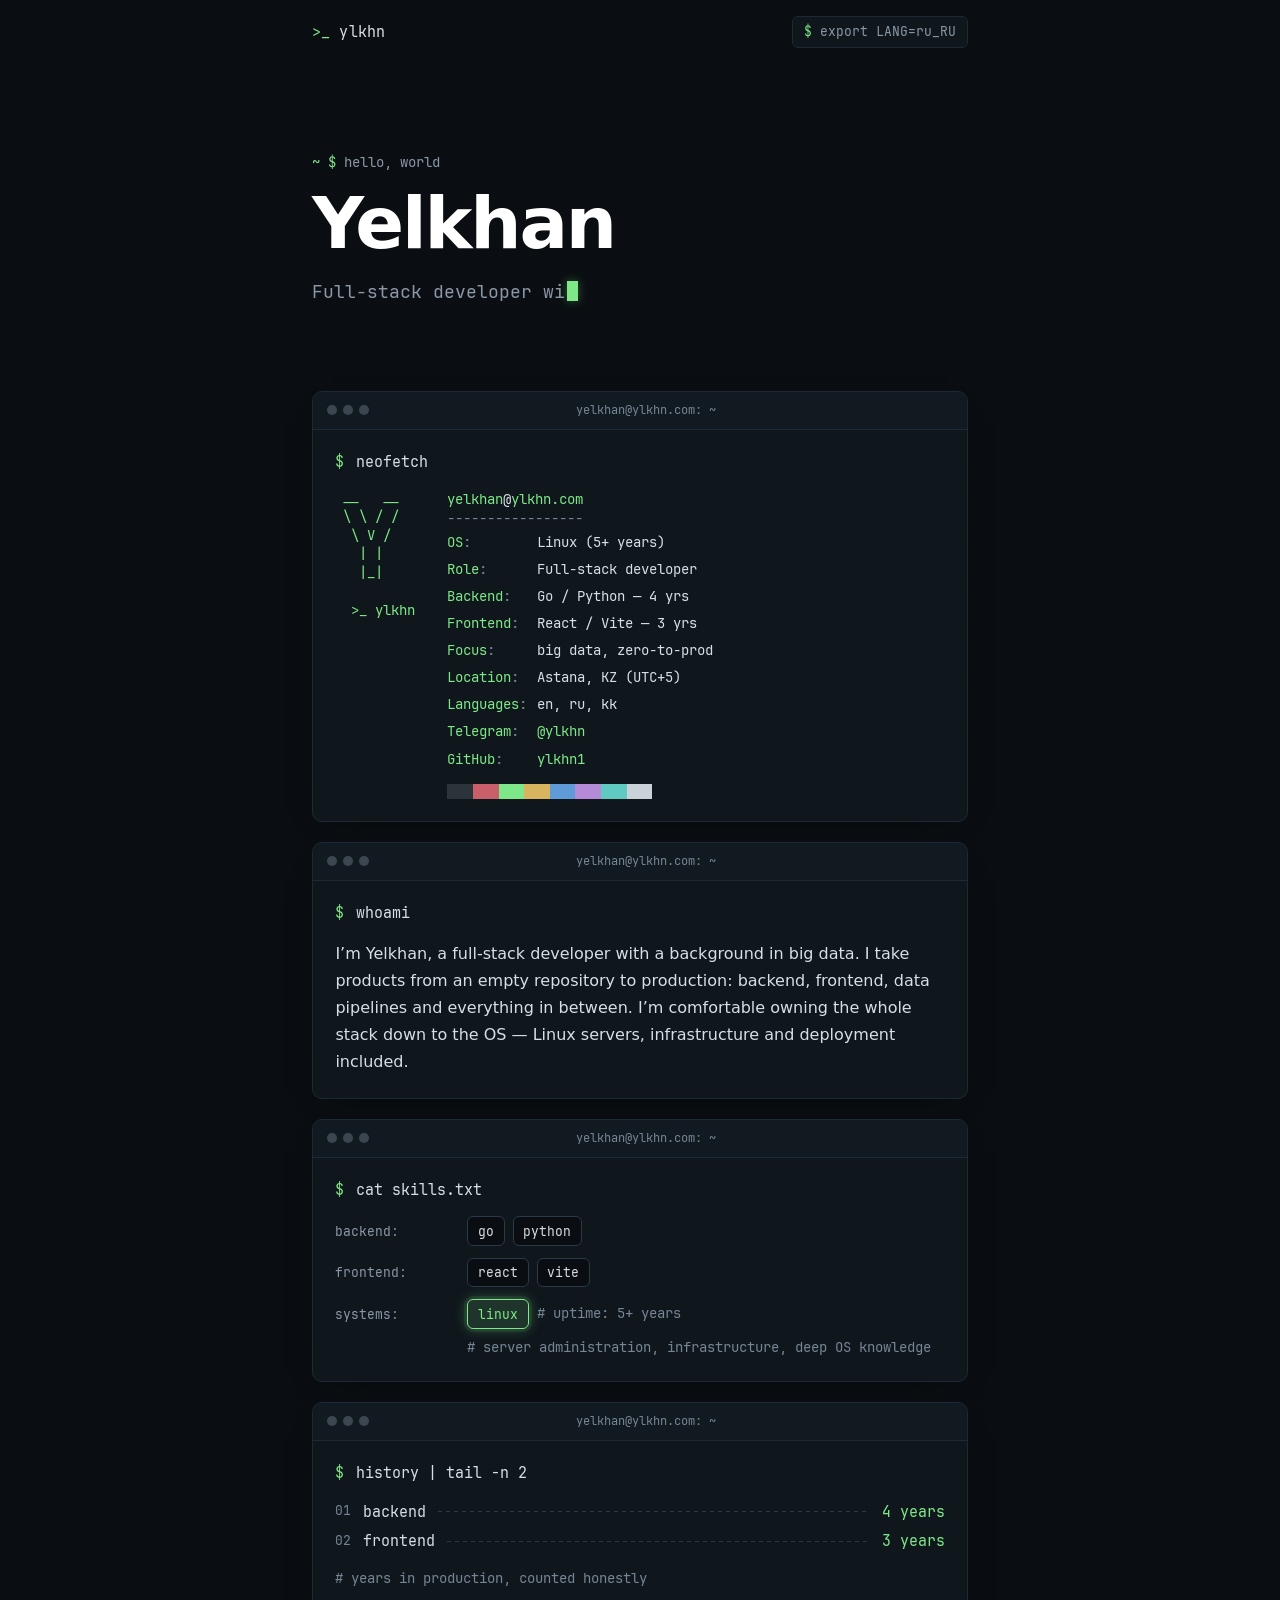
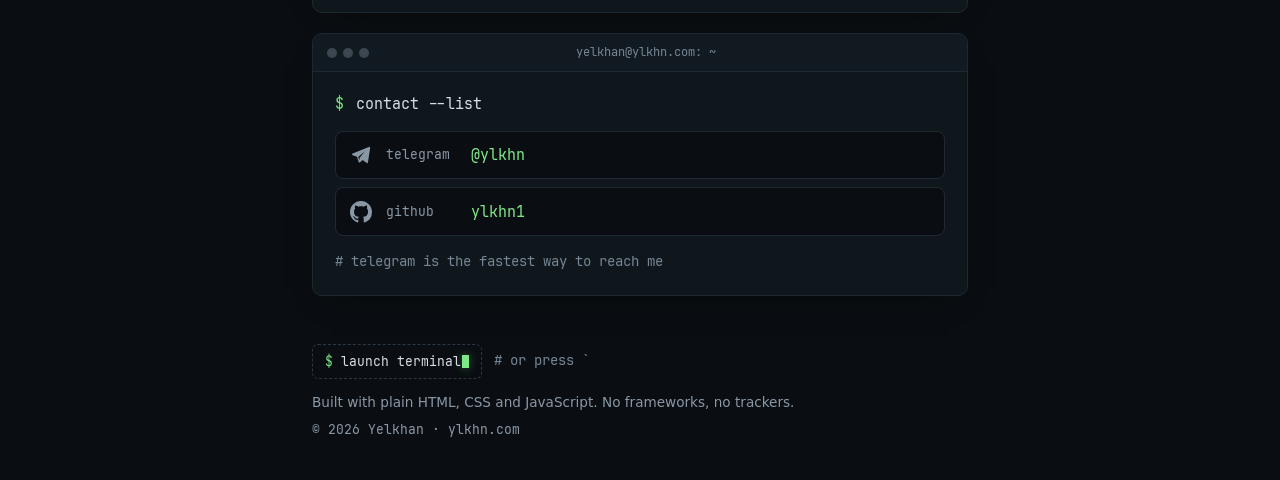
==== index.html @ 06ddefb2 "Add HTML templates and rendering script for Open Graph and icon images - Created `icon.html` for gen" ====
<!doctype html>
<html lang="en">
<head>
  <meta charset="utf-8">
  <meta name="viewport" content="width=device-width, initial-scale=1">
  <title>yelkhan@ylkhn.com: ~</title>
  <meta name="description" content="Yelkhan — full-stack developer with strong big data experience. Go, Python, React, advanced Linux. Builds projects from zero to production.">
  <meta name="color-scheme" content="dark">
  <meta name="theme-color" content="#0a0e12">
  <link rel="canonical" href="https://ylkhn.com/">

  <meta property="og:type" content="website">
  <meta property="og:url" content="https://ylkhn.com/">
  <meta property="og:site_name" content="ylkhn.com">
  <meta property="og:title" content="Yelkhan — Full-stack developer">
  <meta property="og:description" content="Full-stack developer with strong big data experience. Go, Python, React, advanced Linux. Builds projects from zero to production.">
  <meta property="og:image" content="https://ylkhn.com/og.png">
  <meta property="og:image:width" content="1200">
  <meta property="og:image:height" content="630">
  <meta property="og:image:alt" content="yelkhan@ylkhn.com:~$ whoami — Full-stack developer">
  <meta name="twitter:card" content="summary_large_image">
  <meta name="twitter:title" content="Yelkhan — Full-stack developer">
  <meta name="twitter:description" content="Full-stack developer with strong big data experience. Go, Python, React, advanced Linux.">
  <meta name="twitter:image" content="https://ylkhn.com/og.png">

  <link rel="icon" href="/favicon.svg" type="image/svg+xml">
  <link rel="apple-touch-icon" href="/apple-touch-icon.png">

  <link rel="preload" href="/assets/fonts/JetBrainsMono-Regular.woff2" as="font" type="font/woff2" crossorigin>
  <link rel="stylesheet" href="/assets/css/style.css">
</head>
<body>
  <a class="skip-link" href="#main" data-i18n="skip">Skip to content</a>

  <header class="site-header">
    <a class="brand mono" href="/" aria-label="ylkhn.com — home">
      <span class="brand-prompt" aria-hidden="true">&gt;_</span> ylkhn
    </a>
    <button type="button" class="lang-btn mono" id="lang-btn" aria-label="export LANG=ru_RU — Switch to Russian" lang="en">
      <span class="prompt" aria-hidden="true">$</span> <span id="lang-cmd">export LANG=ru_RU</span>
    </button>
  </header>

  <main id="main">
    <section class="hero" aria-labelledby="name">
      <p class="hero-eyebrow mono"><span class="prompt" aria-hidden="true">~ $</span> <span data-i18n="eyebrow">hello, world</span></p>
      <h1 id="name" class="hero-name" data-i18n="name">Yelkhan</h1>
      <p class="hero-role mono">
        <span class="role-ghost" id="role-text" data-i18n="role">Full-stack developer with strong big data experience. Builds projects from zero to production.</span>
        <span class="role-typed" aria-hidden="true"><span class="typed" id="role-typed"></span><span class="cursor"></span></span>
      </p>
    </section>

    <!-- neofetch: main about block -->
    <section class="term" aria-labelledby="h-neofetch">
      <div class="term-bar" aria-hidden="true">
        <span class="dots"><i></i><i></i><i></i></span>
        <span class="term-title mono">yelkhan@ylkhn.com: ~</span>
      </div>
      <div class="term-body">
        <h2 id="h-neofetch" class="cmd mono"><span class="prompt" aria-hidden="true">$</span> neofetch</h2>
        <div class="nf mono">
          <pre class="nf-logo" aria-hidden="true"> __   __
 \ \ / /
  \ V /
   | |
   |_|

  &gt;_ ylkhn</pre>
          <div class="nf-info">
            <p class="nf-head"><span class="nf-user">yelkhan</span>@<span class="nf-user">ylkhn.com</span></p>
            <p class="nf-rule" aria-hidden="true">-----------------</p>
            <dl class="nf-list">
              <div><dt data-nf-l="0">OS</dt><dd data-nf-v="0">Linux (5+ years)</dd></div>
              <div><dt data-nf-l="1">Role</dt><dd data-nf-v="1">Full-stack developer</dd></div>
              <div><dt data-nf-l="2">Backend</dt><dd data-nf-v="2">Go / Python — 4 yrs</dd></div>
              <div><dt data-nf-l="3">Frontend</dt><dd data-nf-v="3">React / Vite — 3 yrs</dd></div>
              <div><dt data-nf-l="4">Focus</dt><dd data-nf-v="4">big data, zero-to-prod</dd></div>
              <div><dt data-nf-l="5">Location</dt><dd data-nf-v="5">Astana, KZ (UTC+5)</dd></div>
              <div><dt data-nf-l="6">Languages</dt><dd data-nf-v="6">en, ru, kk</dd></div>
              <div><dt>Telegram</dt><dd><a href="https://t.me/ylkhn" target="_blank" rel="noopener me">@ylkhn</a></dd></div>
              <div><dt>GitHub</dt><dd><a href="https://github.com/ylkhn1" target="_blank" rel="noopener me">ylkhn1</a></dd></div>
            </dl>
            <div class="nf-palette" aria-hidden="true">
              <i></i><i></i><i></i><i></i><i></i><i></i><i></i><i></i>
            </div>
          </div>
        </div>
      </div>
    </section>

    <section class="term" aria-labelledby="h-whoami">
      <div class="term-bar" aria-hidden="true">
        <span class="dots"><i></i><i></i><i></i></span>
        <span class="term-title mono">yelkhan@ylkhn.com: ~</span>
      </div>
      <div class="term-body">
        <h2 id="h-whoami" class="cmd mono"><span class="prompt" aria-hidden="true">$</span> whoami</h2>
        <p class="out" data-i18n="whoami">I’m Yelkhan, a full-stack developer with a background in big data. I take products from an empty repository to production: backend, frontend, data pipelines and everything in between. I’m comfortable owning the whole stack down to the OS — Linux servers, infrastructure and deployment included.</p>
      </div>
    </section>

    <section class="term" aria-labelledby="h-skills">
      <div class="term-bar" aria-hidden="true">
        <span class="dots"><i></i><i></i><i></i></span>
        <span class="term-title mono">yelkhan@ylkhn.com: ~</span>
      </div>
      <div class="term-body">
        <h2 id="h-skills" class="cmd mono"><span class="prompt" aria-hidden="true">$</span> cat skills.txt</h2>
        <dl class="skills">
          <div class="skill-row">
            <dt class="mono" data-i18n="backend">Backend</dt>
            <dd><span class="chip">go</span><span class="chip">python</span></dd>
          </div>
          <div class="skill-row">
            <dt class="mono" data-i18n="frontend">Frontend</dt>
            <dd><span class="chip">react</span><span class="chip">vite</span></dd>
          </div>
          <div class="skill-row">
            <dt class="mono" data-i18n="systems">Systems</dt>
            <dd>
              <span class="chip chip-accent">linux</span>
              <span class="comment mono chip-note" data-i18n="linuxUptime"># uptime: 5+ years</span>
              <span class="comment mono" data-i18n="linuxNote"># server administration, infrastructure, deep OS knowledge</span>
            </dd>
          </div>
        </dl>
      </div>
    </section>

    <section class="term" aria-labelledby="h-history">
      <div class="term-bar" aria-hidden="true">
        <span class="dots"><i></i><i></i><i></i></span>
        <span class="term-title mono">yelkhan@ylkhn.com: ~</span>
      </div>
      <div class="term-body">
        <h2 id="h-history" class="cmd mono"><span class="prompt" aria-hidden="true">$</span> history | tail -n 2</h2>
        <ol class="history mono">
          <li><span class="hist-key" data-i18n="backendLc">backend</span><span class="hist-sep" aria-hidden="true"></span><span class="hist-val" data-i18n="backendYears">4 years</span></li>
          <li><span class="hist-key" data-i18n="frontendLc">frontend</span><span class="hist-sep" aria-hidden="true"></span><span class="hist-val" data-i18n="frontendYears">3 years</span></li>
        </ol>
        <p class="comment mono" data-i18n="historyNote"># years in production, counted honestly</p>
      </div>
    </section>

    <section class="term" aria-labelledby="h-contact">
      <div class="term-bar" aria-hidden="true">
        <span class="dots"><i></i><i></i><i></i></span>
        <span class="term-title mono">yelkhan@ylkhn.com: ~</span>
      </div>
      <div class="term-body">
        <h2 id="h-contact" class="cmd mono"><span class="prompt" aria-hidden="true">$</span> contact --list</h2>
        <ul class="contacts">
          <li>
            <a class="contact-link" href="https://t.me/ylkhn" target="_blank" rel="noopener me" aria-label="Telegram: @ylkhn">
              <svg class="icon" viewBox="0 0 24 24" width="22" height="22" aria-hidden="true" focusable="false"><path fill="currentColor" d="M21.6 3.3a1 1 0 0 0-1.06-.16L2.9 10.34a1.02 1.02 0 0 0 .1 1.92l4.6 1.53 1.78 5.7a1 1 0 0 0 1.66.4l2.65-2.55 4.34 3.2a1 1 0 0 0 1.57-.6l2.35-15.4a1 1 0 0 0-.35-.94ZM9.3 14.02l6.9-6.24-5.62 7.32a1 1 0 0 0-.2.55l-.16 2.45-1.03-3.3a1 1 0 0 1 .11-.78Z"/></svg>
              <span class="contact-label mono">telegram</span>
              <span class="contact-value mono">@ylkhn</span>
            </a>
          </li>
          <li>
            <a class="contact-link" href="https://github.com/ylkhn1" target="_blank" rel="noopener me" aria-label="GitHub: ylkhn1">
              <svg class="icon" viewBox="0 0 16 16" width="22" height="22" aria-hidden="true" focusable="false"><path fill="currentColor" d="M8 0C3.58 0 0 3.58 0 8c0 3.54 2.29 6.53 5.47 7.59.4.07.55-.17.55-.38 0-.19-.01-.82-.01-1.49-2.01.37-2.53-.49-2.69-.94-.09-.23-.48-.94-.82-1.13-.28-.15-.68-.52-.01-.53.63-.01 1.08.58 1.23.82.72 1.21 1.87.87 2.33.66.07-.52.28-.87.51-1.07-1.78-.2-3.64-.89-3.64-3.95 0-.87.31-1.59.82-2.15-.08-.2-.36-1.02.08-2.12 0 0 .67-.21 2.2.82.64-.18 1.32-.27 2-.27.68 0 1.36.09 2 .27 1.53-1.04 2.2-.82 2.2-.82.44 1.1.16 1.92.08 2.12.51.56.82 1.27.82 2.15 0 3.07-1.87 3.75-3.65 3.95.29.25.54.73.54 1.48 0 1.07-.01 1.93-.01 2.2 0 .21.15.46.55.38A8.01 8.01 0 0 0 16 8c0-4.42-3.58-8-8-8Z"/></svg>
              <span class="contact-label mono">github</span>
              <span class="contact-value mono">ylkhn1</span>
            </a>
          </li>
        </ul>
        <p class="comment mono" data-i18n="contactNote"># telegram is the fastest way to reach me</p>
      </div>
    </section>
  </main>

  <footer class="site-footer">
    <p class="launch-row mono">
      <button type="button" class="launch mono" id="tty-open">
        <span class="prompt" aria-hidden="true">$</span> <span data-i18n="launch">launch terminal</span><span class="cursor cursor-sm" aria-hidden="true"></span>
      </button>
      <span class="comment" data-i18n="launchHint"># or press `</span>
    </p>
    <p data-i18n="footer">Built with plain HTML, CSS and JavaScript. No frameworks, no trackers.</p>
    <p class="mono muted">© <span id="year">2026</span> Yelkhan · ylkhn.com</p>
  </footer>

  <!-- easter egg: interactive terminal -->
  <dialog class="tty" id="tty" aria-label="Interactive terminal">
    <div class="term-bar">
      <span class="dots" aria-hidden="true"><i></i><i></i><i></i></span>
      <span class="term-title mono">visitor@ylkhn.com: ~ — bash</span>
      <button type="button" class="tty-close mono" id="tty-close" aria-label="Close terminal">×</button>
    </div>
    <div class="tty-body mono" id="tty-body">
      <div class="tty-out" id="tty-out" role="log" aria-live="polite"></div>
      <form class="tty-line" id="tty-form" autocomplete="off">
        <label for="tty-in"><span class="tty-user">visitor@ylkhn.com</span>:<span class="tty-path">~</span>$</label>
        <input class="tty-in mono" id="tty-in" type="text" autocomplete="off" autocapitalize="off" spellcheck="false" aria-label="Command">
      </form>
    </div>
  </dialog>

  <script src="/assets/js/main.js" defer></script>
  <script src="/assets/js/terminal.js" defer></script>
</body>
</html>
---- assets/css/style.css ----
/* ---------- fonts ---------- */
@font-face {
  font-family: "JetBrains Mono";
  src: url("/assets/fonts/JetBrainsMono-Regular.woff2") format("woff2");
  font-weight: 400;
  font-style: normal;
  font-display: swap;
}

/* ---------- tokens ---------- */
:root {
  color-scheme: dark;

  --bg: #0a0e12;
  --bg-elev: #0f161c;
  --bg-bar: #121a21;
  --border: #1e2a33;
  --border-strong: #2a3945;

  --text: #d7dee6;
  --text-muted: #8a98a6;
  --text-dim: #758593;

  --accent: #7ee787;
  --accent-dim: rgba(126, 231, 135, 0.14);
  --accent-glow: rgba(126, 231, 135, 0.35);

  --dot-1: #3b4650;
  --dot-2: #3b4650;
  --dot-3: #3b4650;

  --sans: system-ui, -apple-system, "Segoe UI", Roboto, "Helvetica Neue", Arial, "Noto Sans", sans-serif;
  --mono: "JetBrains Mono", ui-monospace, SFMono-Regular, Menlo, Consolas, "Liberation Mono", monospace;

  --radius: 10px;
  --maxw: 44rem;
  --pad: 1rem;
}

@media (min-width: 40em) {
  :root { --pad: 1.5rem; }
}

/* ---------- reset ---------- */
*, *::before, *::after { box-sizing: border-box; }

html {
  -webkit-text-size-adjust: 100%;
  scroll-behavior: smooth;
}

body {
  margin: 0;
  min-height: 100dvh;
  background: var(--bg);
  color: var(--text);
  font-family: var(--sans);
  font-size: 1rem;
  line-height: 1.6;
  -webkit-font-smoothing: antialiased;
  text-rendering: optimizeLegibility;
  overflow-x: hidden;
}

/* subtle scanlines, static, near-invisible */
body::before {
  content: "";
  position: fixed;
  inset: 0;
  z-index: 0;
  pointer-events: none;
  background: repeating-linear-gradient(
    to bottom,
    rgba(255, 255, 255, 0.025) 0px,
    rgba(255, 255, 255, 0.025) 1px,
    transparent 1px,
    transparent 3px
  );
  mix-blend-mode: overlay;
}

/* soft accent glow at the top */
body::after {
  content: "";
  position: fixed;
  inset: -20% 0 auto 0;
  height: 50vh;
  z-index: 0;
  pointer-events: none;
  background: radial-gradient(60% 60% at 50% 0%, rgba(126, 231, 135, 0.07), transparent 70%);
}

.site-header, main, .site-footer { position: relative; z-index: 1; }

h1, h2, p, ol, ul, dl, dd { margin: 0; }
ol, ul { padding: 0; list-style: none; }
a { color: var(--accent); text-decoration: none; }
a:hover { text-decoration: underline; text-underline-offset: 0.2em; }
svg { display: inline-block; vertical-align: middle; }

.mono { font-family: var(--mono); font-feature-settings: "calt" 1, "liga" 1; }
.muted { color: var(--text-muted); }
.prompt { color: var(--accent); }
.comment { color: var(--text-dim); font-size: 0.85rem; }

:focus-visible {
  outline: 2px solid var(--accent);
  outline-offset: 3px;
  border-radius: 4px;
}

.skip-link {
  position: absolute;
  top: -100px;
  left: var(--pad);
  padding: 0.5rem 0.75rem;
  background: var(--accent);
  color: var(--bg);
  font-family: var(--mono);
  border-radius: 6px;
  z-index: 10;
}
.skip-link:focus { top: 0.75rem; text-decoration: none; }

/* ---------- header ---------- */
.site-header {
  max-width: var(--maxw);
  margin: 0 auto;
  padding: 1rem var(--pad);
  display: flex;
  align-items: center;
  justify-content: space-between;
  gap: 1rem;
}

.brand {
  color: var(--text);
  font-size: 0.95rem;
  letter-spacing: 0.01em;
}
.brand:hover { text-decoration: none; color: var(--accent); }
.brand-prompt { color: var(--accent); }

.lang-btn {
  appearance: none;
  border: 1px solid var(--border);
  border-radius: 6px;
  margin: 0;
  background: var(--bg-elev);
  color: var(--text-muted);
  font-size: 0.8rem;
  line-height: 1;
  padding: 0.55rem 0.7rem;
  cursor: pointer;
  white-space: nowrap;
  transition: color 0.15s, border-color 0.15s, background-color 0.15s;
}
.lang-btn:hover {
  color: var(--text);
  border-color: var(--border-strong);
  background: var(--accent-dim);
}

/* ---------- layout ---------- */
main {
  max-width: var(--maxw);
  margin: 0 auto;
  padding: 1.5rem var(--pad) 2rem;
  display: grid;
  gap: 1.25rem;
}

/* ---------- hero ---------- */
.hero {
  padding: 2.5rem 0 1.5rem;
}
@media (min-width: 40em) {
  .hero { padding: 4rem 0 2.25rem; }
}

.hero-eyebrow {
  color: var(--text-muted);
  font-size: 0.85rem;
  margin-bottom: 0.75rem;
}

.hero-name {
  font-size: clamp(2.75rem, 10vw, 4.5rem);
  font-weight: 700;
  letter-spacing: -0.03em;
  line-height: 1.05;
  color: #fff;
  margin-bottom: 1rem;
}

/* The role line: ghost text reserves the exact final height (no layout shift);
   the typed overlay is absolutely positioned on top of it. */
.hero-role {
  position: relative;
  font-size: clamp(0.95rem, 2.6vw, 1.15rem);
  line-height: 1.55;
  color: var(--text-muted);
  max-width: 38rem;
}
.role-ghost {
  color: transparent;
  user-select: none;
  pointer-events: none;
}
.role-typed {
  position: absolute;
  inset: 0;
  color: var(--text-muted);
  overflow-wrap: anywhere;
}
.cursor {
  display: inline-block;
  width: 0.6em;
  height: 1.1em;
  margin-left: 0.1em;
  vertical-align: -0.2em;
  background: var(--accent);
  box-shadow: 0 0 10px var(--accent-glow);
  animation: blink 1.1s steps(1, end) infinite;
}
@keyframes blink { 50% { opacity: 0; } }

/* ---------- terminal window ---------- */
.term {
  background: var(--bg-elev);
  border: 1px solid var(--border);
  border-radius: var(--radius);
  overflow: hidden;
  box-shadow: 0 1px 0 rgba(255, 255, 255, 0.02) inset, 0 12px 32px -20px rgba(0, 0, 0, 0.7);
  transition: border-color 0.2s;
}
.term:hover { border-color: var(--border-strong); }

.term-bar {
  display: flex;
  align-items: center;
  gap: 0.75rem;
  padding: 0.55rem 0.9rem;
  background: var(--bg-bar);
  border-bottom: 1px solid var(--border);
}
.dots { display: inline-flex; gap: 6px; }
.dots i {
  width: 10px;
  height: 10px;
  border-radius: 50%;
  background: var(--dot-1);
}
.term-title {
  flex: 1;
  text-align: center;
  font-size: 0.75rem;
  color: var(--text-dim);
  /* keep title balanced against the dots on the left */
  margin-right: 42px;
  white-space: nowrap;
  overflow: hidden;
  text-overflow: ellipsis;
}

.term-body {
  padding: 1.1rem 1rem 1.2rem;
  display: grid;
  gap: 0.9rem;
}
@media (min-width: 40em) {
  .term-body { padding: 1.25rem 1.4rem 1.4rem; }
}

.cmd {
  font-size: 0.95rem;
  font-weight: 400;
  color: var(--text);
  overflow-wrap: anywhere;
}
.cmd .prompt { margin-right: 0.15em; }

.out {
  color: var(--text);
  font-size: 1rem;
  line-height: 1.7;
  max-width: 60ch;
}

/* skills */
.skills { display: grid; gap: 0.75rem; }
.skill-row {
  display: grid;
  grid-template-columns: 1fr;
  gap: 0.4rem;
  align-items: baseline;
}
@media (min-width: 30em) {
  .skill-row { grid-template-columns: 7.5rem 1fr; gap: 0.75rem; }
}
.skill-row dt {
  font-size: 0.8rem;
  color: var(--text-muted);
  text-transform: lowercase;
}
.skill-row dt::after { content: ":"; color: var(--text-dim); }
.skill-row dd {
  display: flex;
  flex-wrap: wrap;
  align-items: center;
  gap: 0.5rem;
}
.skill-row dd .comment { flex-basis: 100%; }
.skill-row dd .chip-note { flex-basis: auto; }

.chip {
  display: inline-block;
  font-family: var(--mono);
  font-size: 0.82rem;
  line-height: 1;
  padding: 0.45rem 0.6rem;
  border: 1px solid var(--border-strong);
  border-radius: 6px;
  background: var(--bg);
  color: var(--text);
  white-space: nowrap;
}
.chip-accent {
  color: var(--accent);
  border-color: var(--accent);
  background: var(--accent-dim);
  box-shadow: 0 0 0 3px rgba(126, 231, 135, 0.08), 0 0 14px var(--accent-glow);
}

/* history */
.history {
  display: grid;
  gap: 0.35rem;
  font-size: 0.95rem;
  counter-reset: hist;
}
.history li {
  display: grid;
  grid-template-columns: auto auto 1fr auto;
  align-items: center;
  gap: 0.75rem;
  counter-increment: hist;
}
.history li::before {
  content: counter(hist, decimal-leading-zero);
  color: var(--text-dim);
  font-size: 0.8rem;
}
.hist-key { color: var(--text); }
.hist-sep {
  height: 1px;
  background: repeating-linear-gradient(to right, var(--border-strong) 0 4px, transparent 4px 8px);
  min-width: 1.5rem;
}
.hist-val { color: var(--accent); }

/* contacts */
.contacts { display: grid; gap: 0.5rem; }
.contact-link {
  display: grid;
  grid-template-columns: 22px auto 1fr;
  align-items: center;
  gap: 0.85rem;
  padding: 0.7rem 0.85rem;
  border: 1px solid var(--border);
  border-radius: 8px;
  color: var(--text);
  background: var(--bg);
  transition: border-color 0.15s, background-color 0.15s, transform 0.15s;
}
.contact-link:hover,
.contact-link:focus-visible {
  text-decoration: none;
  border-color: var(--accent);
  background: var(--accent-dim);
}
.contact-link .icon { color: var(--text-muted); transition: color 0.15s; }
.contact-link:hover .icon,
.contact-link:focus-visible .icon { color: var(--accent); }
.contact-label { font-size: 0.8rem; color: var(--text-muted); min-width: 4.5rem; }
.contact-value { color: var(--accent); font-size: 0.95rem; overflow-wrap: anywhere; }
.contact-link:hover .contact-value { text-decoration: underline; text-underline-offset: 0.2em; }

/* neofetch */
.nf {
  display: grid;
  grid-template-columns: 1fr;
  gap: 1rem;
  font-size: 0.9rem;
  line-height: 1.55;
}
@media (min-width: 40em) {
  .nf { grid-template-columns: auto 1fr; gap: 2rem; align-items: start; }
}
.nf-logo {
  display: none;
  margin: 0;
  color: var(--accent);
  font: inherit;
  line-height: 1.3;
  white-space: pre;
}
@media (min-width: 40em) { .nf-logo { display: block; } }
.nf-head { color: var(--text); }
.nf-user { color: var(--accent); }
.nf-rule { color: var(--text-dim); line-height: 1; margin-bottom: 0.35rem; }
.nf-list { display: grid; grid-template-columns: max-content 1fr; gap: 0.3rem 0.6rem; }
.nf-list > div { display: contents; }
.nf-list dt { color: var(--accent); }
.nf-list dt::after { content: ":"; color: var(--text-dim); }
.nf-list dd { color: var(--text); overflow-wrap: anywhere; }
.nf-list dd a { display: inline-block; padding: 0.2rem 0.15rem; margin: -0.2rem -0.15rem; border-radius: 4px; }
.nf-palette { display: flex; gap: 0; margin-top: 0.9rem; }
.nf-palette i { width: 1.6rem; height: 0.9rem; display: block; }
.nf-palette i:nth-child(1) { background: #2b333b; }
.nf-palette i:nth-child(2) { background: #c95f6a; }
.nf-palette i:nth-child(3) { background: #7ee787; }
.nf-palette i:nth-child(4) { background: #d9b45f; }
.nf-palette i:nth-child(5) { background: #5f9ad9; }
.nf-palette i:nth-child(6) { background: #b48ad9; }
.nf-palette i:nth-child(7) { background: #5fc9c2; }
.nf-palette i:nth-child(8) { background: #c9d1d9; }

/* ---------- footer ---------- */
.site-footer {
  max-width: var(--maxw);
  margin: 0 auto;
  padding: 1rem var(--pad) 2.5rem;
  display: grid;
  gap: 0.35rem;
  color: var(--text-muted);
  font-size: 0.85rem;
}
.site-footer .mono { font-size: 0.8rem; }

.launch-row { display: flex; flex-wrap: wrap; gap: 0.35rem 0.75rem; align-items: center; margin-bottom: 0.5rem; }
.launch {
  appearance: none;
  border: 1px dashed var(--border-strong);
  border-radius: 6px;
  background: transparent;
  color: var(--text);
  font-size: 0.85rem;
  padding: 0.5rem 0.75rem;
  cursor: pointer;
  transition: border-color 0.15s, background-color 0.15s;
}
.launch:hover { border-color: var(--accent); background: var(--accent-dim); }
.cursor-sm { width: 0.5em; height: 1em; vertical-align: -0.15em; }

/* ---------- interactive terminal (dialog) ---------- */
.tty {
  width: min(100% - 2rem, 46rem);
  max-height: min(80dvh, 34rem);
  margin: auto;
  padding: 0;
  border: 1px solid var(--border-strong);
  border-radius: var(--radius);
  background: var(--bg-elev);
  color: var(--text);
  box-shadow: 0 30px 80px -20px rgba(0, 0, 0, 0.9);
  display: none;
  flex-direction: column;
  overflow: hidden;
}
.tty[open] { display: flex; }
.tty::backdrop { background: rgba(4, 7, 10, 0.7); backdrop-filter: blur(2px); }
.tty .term-bar { flex: none; }
.tty .term-title { margin-right: 0; }
.tty-close {
  appearance: none;
  border: 0;
  background: transparent;
  color: var(--text-muted);
  font-size: 1.1rem;
  line-height: 1;
  width: 28px;
  height: 28px;
  border-radius: 6px;
  cursor: pointer;
}
.tty-close:hover { color: var(--text); background: var(--accent-dim); }
.tty-body {
  flex: 1 1 auto;
  min-height: 14rem;
  overflow-y: auto;
  padding: 0.9rem 1rem 1rem;
  font-size: 0.85rem;
  line-height: 1.55;
  cursor: text;
  overflow-wrap: anywhere;
}
.tty-out div { min-height: 1.55em; white-space: pre-wrap; }
.tty-echo { color: var(--text-muted); }
.tty-err { color: #e08a93; }
.tty-note { color: var(--text-dim); }
.tty-line { display: flex; gap: 0.5rem; align-items: baseline; }
.tty-line label { white-space: nowrap; color: var(--text); }
.tty-user { color: var(--accent); }
.tty-path { color: #7fb4e6; }
.tty-in {
  flex: 1;
  min-width: 4rem;
  border: 0;
  outline: 0;
  padding: 0;
  margin: 0;
  background: transparent;
  color: var(--text);
  font-size: inherit;
  line-height: inherit;
  caret-color: var(--accent);
}
.tty-in:focus-visible { outline: 0; }

/* ---------- 404 ---------- */
.page-404 { padding-top: 3rem; }
.page-404 .cmd { font-size: 1rem; }
.err-line { color: #e08a93; font-size: 0.95rem; }
.home-link { color: var(--accent); }

/* ---------- motion ---------- */
@media (prefers-reduced-motion: reduce) {
  html { scroll-behavior: auto; }
  *, *::before, *::after { transition: none !important; animation: none !important; }
  .cursor { animation: none; }
}
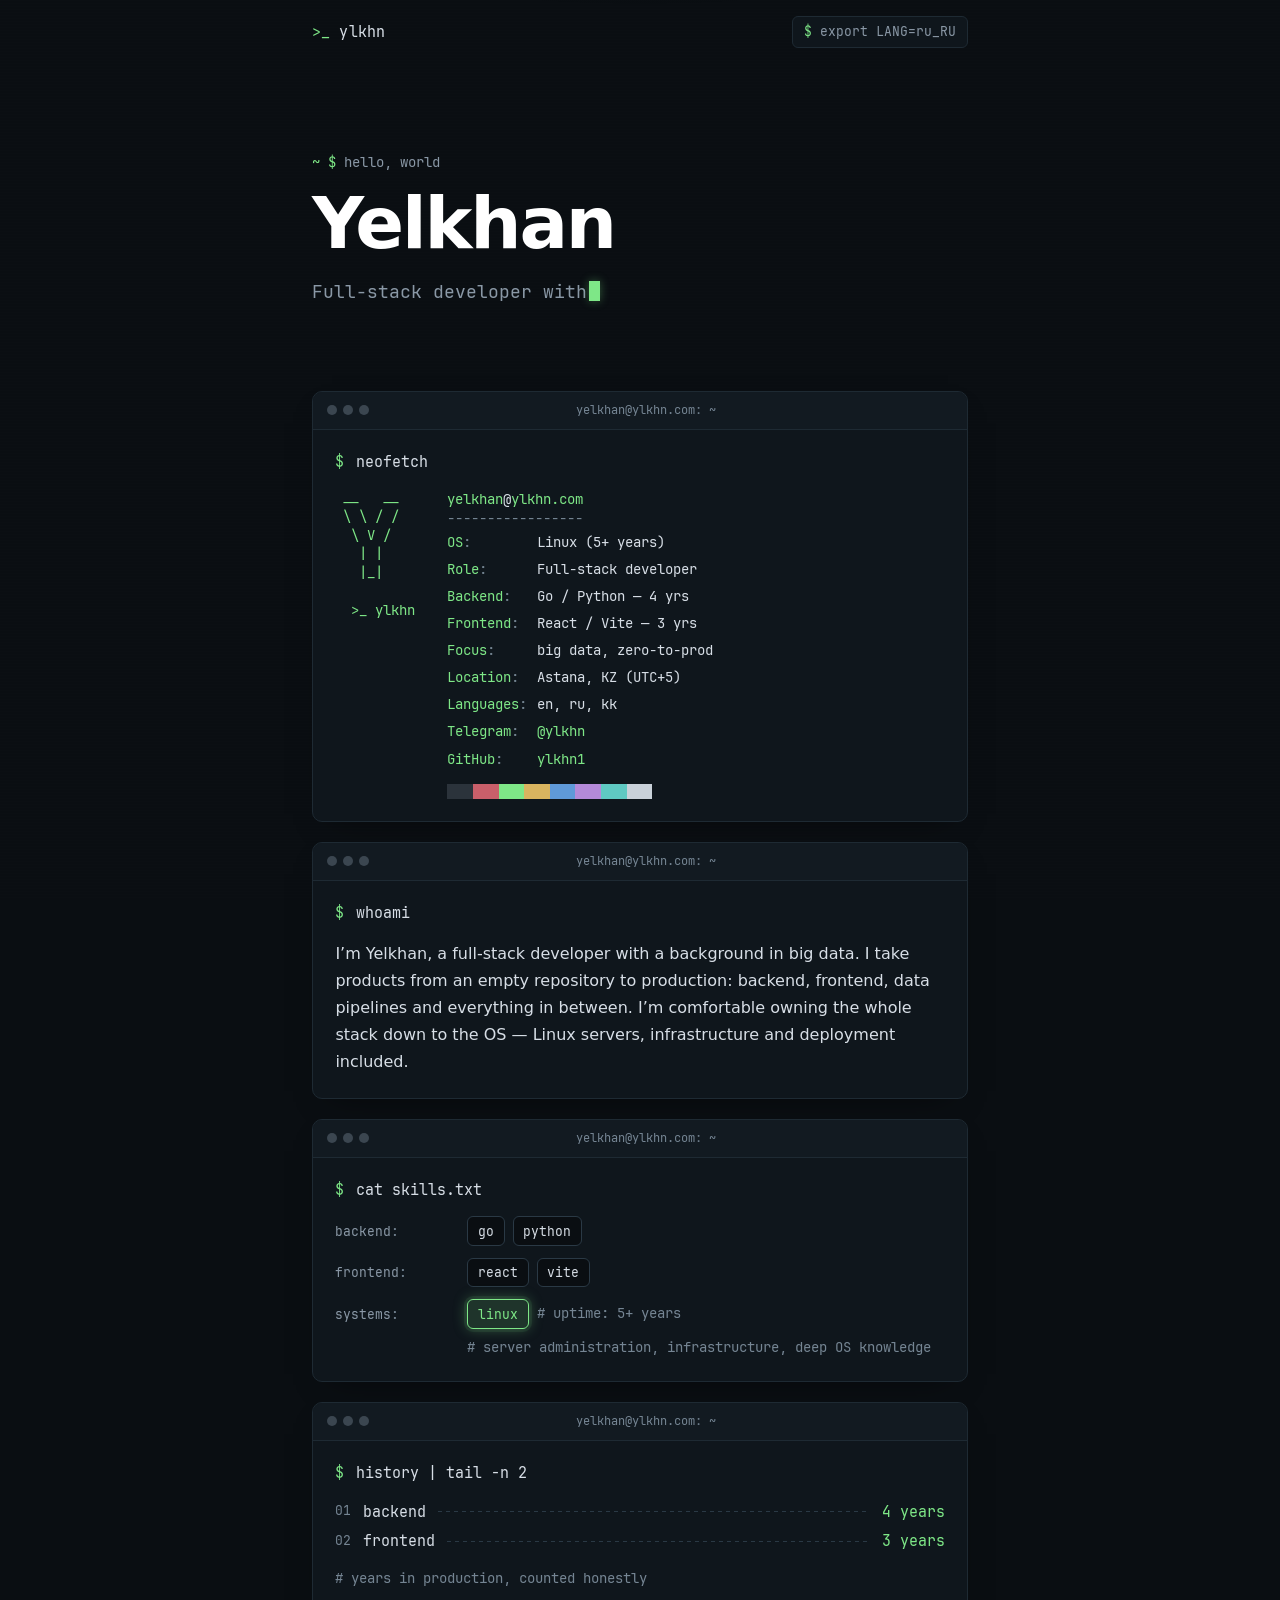
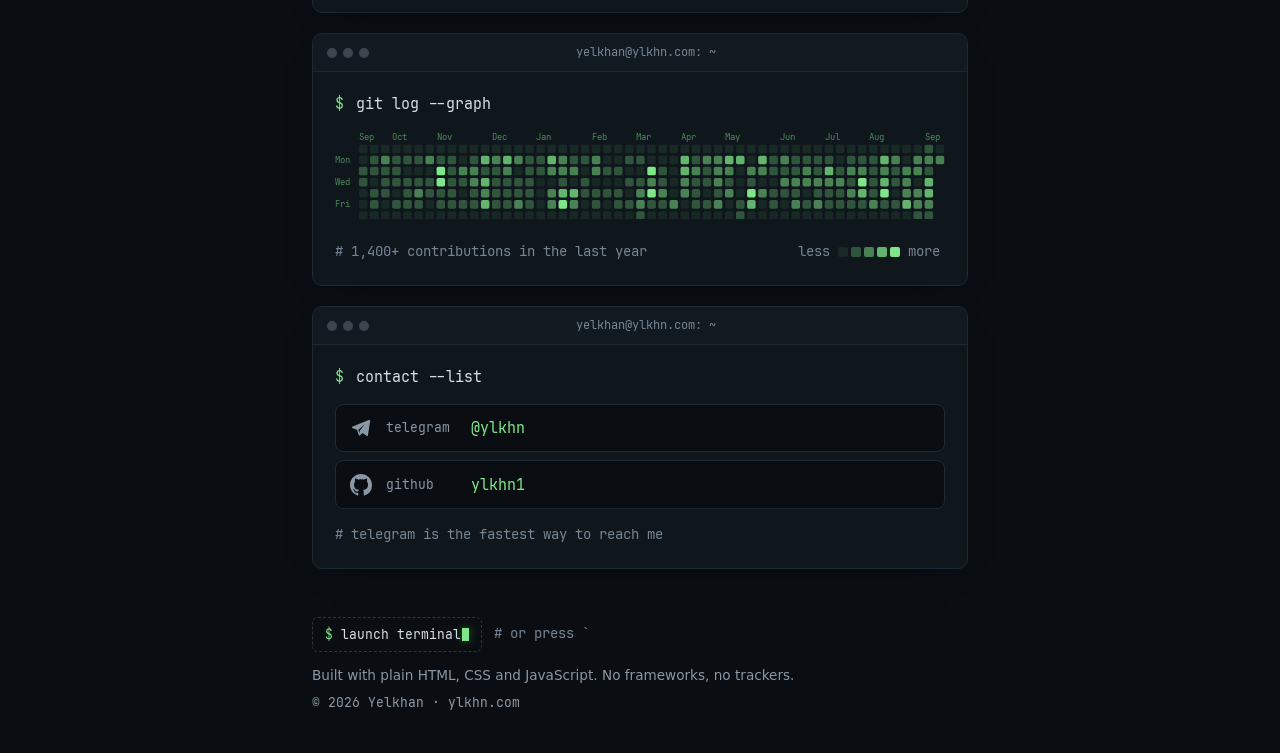
==== commit db74934f: "Add GitHub contributions section with daily-regenerated SVG" ====
--- a/index.html
+++ b/index.html
@@ -143,6 +143,26 @@
       </div>
     </section>
 
+    <!-- github contribution calendar: assets/contributions.svg, regenerated daily by .github/workflows/contributions.yml -->
+    <section class="term" aria-labelledby="h-contrib">
+      <div class="term-bar" aria-hidden="true">
+        <span class="dots"><i></i><i></i><i></i></span>
+        <span class="term-title mono">yelkhan@ylkhn.com: ~</span>
+      </div>
+      <div class="term-body">
+        <h2 id="h-contrib" class="cmd mono"><span class="prompt" aria-hidden="true">$</span> git log --graph</h2>
+        <div class="contrib" id="contrib" data-src="/assets/contributions.svg">
+          <noscript><img class="contrib-img" src="/assets/contributions.svg" width="714" height="104" alt="GitHub contribution calendar for the last year"></noscript>
+        </div>
+        <p class="contrib-foot mono">
+          <span class="comment" id="contrib-caption"># GitHub contributions in the last year</span>
+          <span class="contrib-legend comment" aria-hidden="true">
+            <span data-i18n="less">less</span><i></i><i></i><i></i><i></i><i></i><span data-i18n="more">more</span>
+          </span>
+        </p>
+      </div>
+    </section>
+
     <section class="term" aria-labelledby="h-contact">
       <div class="term-bar" aria-hidden="true">
         <span class="dots"><i></i><i></i><i></i></span>
--- a/assets/css/style.css
+++ b/assets/css/style.css
@@ -358,6 +358,47 @@
   min-width: 1.5rem;
 }
 .hist-val { color: var(--accent); }
+
+/* contributions (inline SVG drawn with currentColor; see tools/contributions.py) */
+.contrib {
+  min-height: 6rem;
+  overflow-x: auto;
+  overscroll-behavior-x: contain;
+  scrollbar-width: thin;
+  scrollbar-color: var(--border-strong) transparent;
+  padding-bottom: 0.25rem;
+}
+.contrib svg,
+.contrib-img {
+  display: block;
+  width: 100%;
+  min-width: 38rem; /* below this the window scrolls sideways instead of shrinking the squares */
+  height: auto;
+  color: var(--accent);
+  font-family: var(--mono);
+}
+.contrib rect:hover { stroke: var(--text); stroke-width: 1; }
+.contrib-foot {
+  display: flex;
+  flex-wrap: wrap;
+  align-items: center;
+  justify-content: space-between;
+  gap: 0.35rem 1rem;
+}
+.contrib-legend { display: inline-flex; align-items: center; gap: 3px; }
+.contrib-legend span { margin: 0 0.3rem; }
+.contrib-legend i {
+  display: block;
+  width: 10px;
+  height: 10px;
+  border-radius: 2px;
+  background: var(--accent);
+}
+.contrib-legend i:nth-of-type(1) { opacity: 0.09; }
+.contrib-legend i:nth-of-type(2) { opacity: 0.3; }
+.contrib-legend i:nth-of-type(3) { opacity: 0.52; }
+.contrib-legend i:nth-of-type(4) { opacity: 0.76; }
+.contrib-legend i:nth-of-type(5) { opacity: 1; }
 
 /* contacts */
 .contacts { display: grid; gap: 0.5rem; }
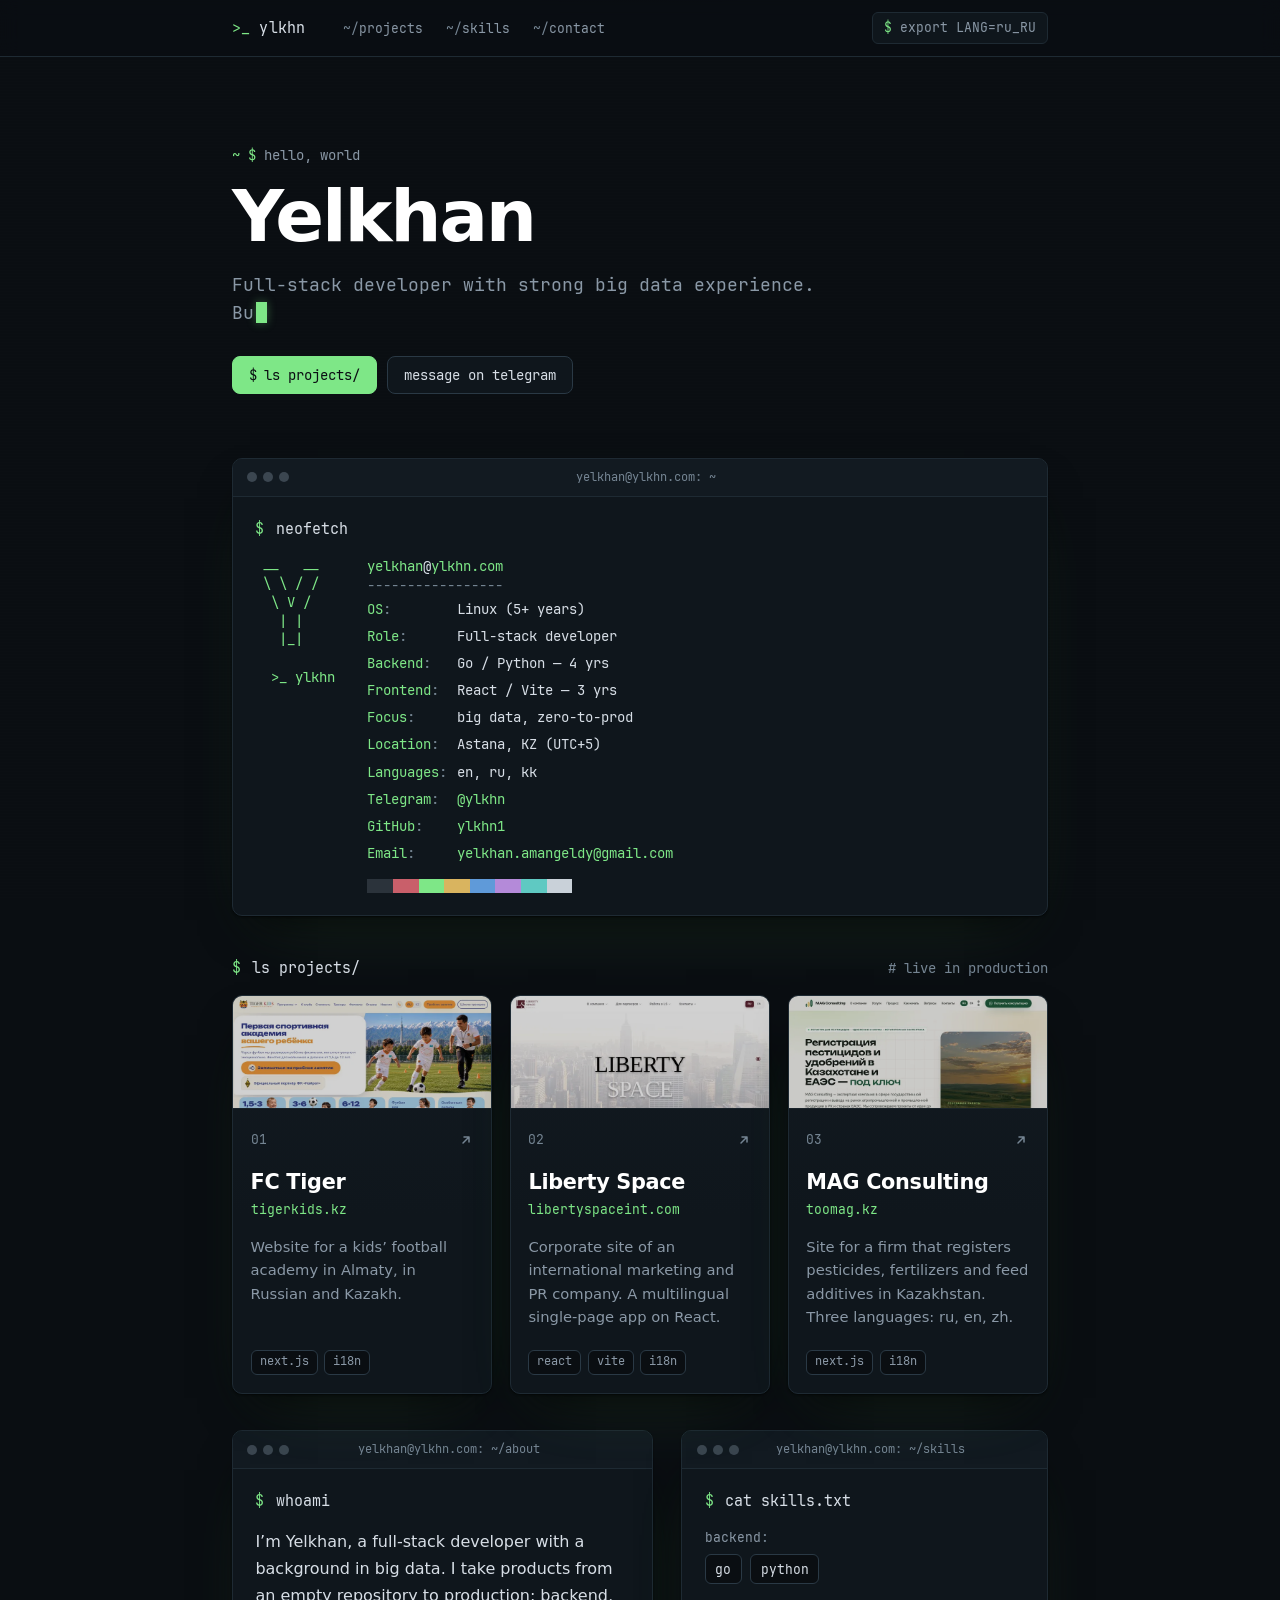
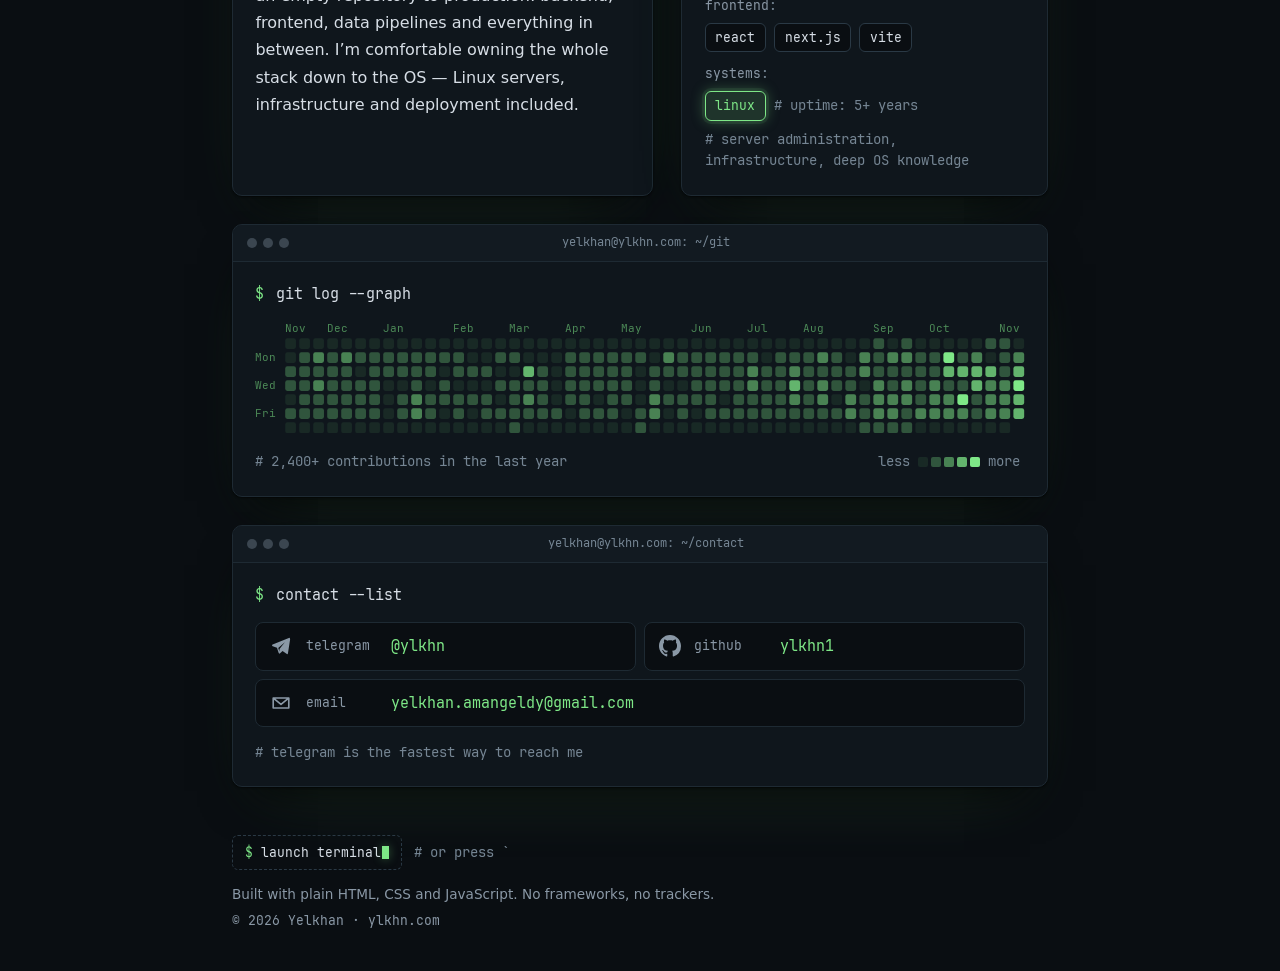
==== commit 320104b4: "Refactor code structure for improved readability and maintainability" ====
--- a/index.html
+++ b/index.html
@@ -33,12 +33,19 @@
   <a class="skip-link" href="#main" data-i18n="skip">Skip to content</a>
 
   <header class="site-header">
-    <a class="brand mono" href="/" aria-label="ylkhn.com — home">
-      <span class="brand-prompt" aria-hidden="true">&gt;_</span> ylkhn
-    </a>
-    <button type="button" class="lang-btn mono" id="lang-btn" aria-label="export LANG=ru_RU — Switch to Russian" lang="en">
-      <span class="prompt" aria-hidden="true">$</span> <span id="lang-cmd">export LANG=ru_RU</span>
-    </button>
+    <div class="site-header-in">
+      <a class="brand mono" href="/" aria-label="ylkhn.com — home">
+        <span class="brand-prompt" aria-hidden="true">&gt;_</span> ylkhn
+      </a>
+      <nav class="site-nav mono" aria-label="Sections">
+        <a href="#projects" data-i18n="navProjects">projects</a>
+        <a href="#skills" data-i18n="navSkills">skills</a>
+        <a href="#contact" data-i18n="navContact">contact</a>
+      </nav>
+      <button type="button" class="lang-btn mono" id="lang-btn" aria-label="export LANG=ru_RU — Switch to Russian" lang="en">
+        <span class="prompt" aria-hidden="true">$</span> <span id="lang-cmd">export LANG=ru_RU</span>
+      </button>
+    </div>
   </header>
 
   <main id="main">
@@ -48,6 +55,10 @@
       <p class="hero-role mono">
         <span class="role-ghost" id="role-text" data-i18n="role">Full-stack developer with strong big data experience. Builds projects from zero to production.</span>
         <span class="role-typed" aria-hidden="true"><span class="typed" id="role-typed"></span><span class="cursor"></span></span>
+      </p>
+      <p class="hero-cta mono">
+        <a class="btn btn-primary" href="#projects"><span aria-hidden="true">$</span> <span data-i18n="ctaProjects">ls projects/</span></a>
+        <a class="btn" href="https://t.me/ylkhn" target="_blank" rel="noopener me" data-i18n="ctaContact">message on telegram</a>
       </p>
     </section>
 
@@ -80,6 +91,7 @@
               <div><dt data-nf-l="6">Languages</dt><dd data-nf-v="6">en, ru, kk</dd></div>
               <div><dt>Telegram</dt><dd><a href="https://t.me/ylkhn" target="_blank" rel="noopener me">@ylkhn</a></dd></div>
               <div><dt>GitHub</dt><dd><a href="https://github.com/ylkhn1" target="_blank" rel="noopener me">ylkhn1</a></dd></div>
+              <div><dt>Email</dt><dd><a href="mailto:yelkhan.amangeldy@gmail.com" rel="me">yelkhan.amangeldy@gmail.com</a></dd></div>
             </dl>
             <div class="nf-palette" aria-hidden="true">
               <i></i><i></i><i></i><i></i><i></i><i></i><i></i><i></i>
@@ -89,65 +101,92 @@
       </div>
     </section>
 
-    <section class="term" aria-labelledby="h-whoami">
-      <div class="term-bar" aria-hidden="true">
-        <span class="dots"><i></i><i></i><i></i></span>
-        <span class="term-title mono">yelkhan@ylkhn.com: ~</span>
-      </div>
-      <div class="term-body">
-        <h2 id="h-whoami" class="cmd mono"><span class="prompt" aria-hidden="true">$</span> whoami</h2>
-        <p class="out" data-i18n="whoami">I’m Yelkhan, a full-stack developer with a background in big data. I take products from an empty repository to production: backend, frontend, data pipelines and everything in between. I’m comfortable owning the whole stack down to the OS — Linux servers, infrastructure and deployment included.</p>
-      </div>
-    </section>
-
-    <section class="term" aria-labelledby="h-skills">
-      <div class="term-bar" aria-hidden="true">
-        <span class="dots"><i></i><i></i><i></i></span>
-        <span class="term-title mono">yelkhan@ylkhn.com: ~</span>
-      </div>
-      <div class="term-body">
-        <h2 id="h-skills" class="cmd mono"><span class="prompt" aria-hidden="true">$</span> cat skills.txt</h2>
-        <dl class="skills">
-          <div class="skill-row">
-            <dt class="mono" data-i18n="backend">Backend</dt>
-            <dd><span class="chip">go</span><span class="chip">python</span></dd>
-          </div>
-          <div class="skill-row">
-            <dt class="mono" data-i18n="frontend">Frontend</dt>
-            <dd><span class="chip">react</span><span class="chip">vite</span></dd>
-          </div>
-          <div class="skill-row">
-            <dt class="mono" data-i18n="systems">Systems</dt>
-            <dd>
-              <span class="chip chip-accent">linux</span>
-              <span class="comment mono chip-note" data-i18n="linuxUptime"># uptime: 5+ years</span>
-              <span class="comment mono" data-i18n="linuxNote"># server administration, infrastructure, deep OS knowledge</span>
-            </dd>
-          </div>
-        </dl>
-      </div>
-    </section>
-
-    <section class="term" aria-labelledby="h-history">
-      <div class="term-bar" aria-hidden="true">
-        <span class="dots"><i></i><i></i><i></i></span>
-        <span class="term-title mono">yelkhan@ylkhn.com: ~</span>
-      </div>
-      <div class="term-body">
-        <h2 id="h-history" class="cmd mono"><span class="prompt" aria-hidden="true">$</span> history | tail -n 2</h2>
-        <ol class="history mono">
-          <li><span class="hist-key" data-i18n="backendLc">backend</span><span class="hist-sep" aria-hidden="true"></span><span class="hist-val" data-i18n="backendYears">4 years</span></li>
-          <li><span class="hist-key" data-i18n="frontendLc">frontend</span><span class="hist-sep" aria-hidden="true"></span><span class="hist-val" data-i18n="frontendYears">3 years</span></li>
-        </ol>
-        <p class="comment mono" data-i18n="historyNote"># years in production, counted honestly</p>
-      </div>
-    </section>
+    <!-- projects: text lives in STRINGS (p1..p3) in assets/js/main.js -->
+    <section class="projects" id="projects" aria-labelledby="h-projects">
+      <div class="section-head">
+        <h2 id="h-projects" class="cmd mono"><span class="prompt" aria-hidden="true">$</span> ls projects/</h2>
+        <span class="comment mono" data-i18n="projectsNote"># live in production</span>
+      </div>
+      <ul class="project-grid">
+        <li>
+          <a class="project" href="https://tigerkids.kz" target="_blank" rel="noopener">
+            <img class="project-shot" src="/assets/projects/tigerkids.webp" width="720" height="315" alt="" loading="lazy" decoding="async">
+            <span class="project-top mono"><span class="project-num" aria-hidden="true">01</span><svg class="project-arrow" viewBox="0 0 16 16" width="16" height="16" aria-hidden="true" focusable="false"><path fill="none" stroke="currentColor" stroke-width="1.5" stroke-linecap="round" stroke-linejoin="round" d="M5 11 11 5M6 5h5v5"/></svg></span>
+            <span class="project-name">FC Tiger</span>
+            <span class="project-url mono">tigerkids.kz</span>
+            <span class="project-desc" data-i18n="p1">Website for a kids’ football academy in Almaty, in Russian and Kazakh.</span>
+            <span class="project-tags"><span class="chip">next.js</span><span class="chip">i18n</span></span>
+          </a>
+        </li>
+        <li>
+          <a class="project" href="https://libertyspaceint.com" target="_blank" rel="noopener">
+            <img class="project-shot" src="/assets/projects/libertyspace.webp" width="720" height="315" alt="" loading="lazy" decoding="async">
+            <span class="project-top mono"><span class="project-num" aria-hidden="true">02</span><svg class="project-arrow" viewBox="0 0 16 16" width="16" height="16" aria-hidden="true" focusable="false"><path fill="none" stroke="currentColor" stroke-width="1.5" stroke-linecap="round" stroke-linejoin="round" d="M5 11 11 5M6 5h5v5"/></svg></span>
+            <span class="project-name">Liberty Space</span>
+            <span class="project-url mono">libertyspaceint.com</span>
+            <span class="project-desc" data-i18n="p2">Corporate site of an international marketing and PR company. A multilingual single-page app on React.</span>
+            <span class="project-tags"><span class="chip">react</span><span class="chip">vite</span><span class="chip">i18n</span></span>
+          </a>
+        </li>
+        <li>
+          <a class="project" href="https://toomag.kz" target="_blank" rel="noopener">
+            <img class="project-shot" src="/assets/projects/toomag.webp" width="720" height="315" alt="" loading="lazy" decoding="async">
+            <span class="project-top mono"><span class="project-num" aria-hidden="true">03</span><svg class="project-arrow" viewBox="0 0 16 16" width="16" height="16" aria-hidden="true" focusable="false"><path fill="none" stroke="currentColor" stroke-width="1.5" stroke-linecap="round" stroke-linejoin="round" d="M5 11 11 5M6 5h5v5"/></svg></span>
+            <span class="project-name">MAG Consulting</span>
+            <span class="project-url mono">toomag.kz</span>
+            <span class="project-desc" data-i18n="p3">Site for a firm that registers pesticides, fertilizers and feed additives in Kazakhstan. Three languages: ru, en, zh.</span>
+            <span class="project-tags"><span class="chip">next.js</span><span class="chip">i18n</span></span>
+          </a>
+        </li>
+      </ul>
+    </section>
+
+    <div class="duo">
+      <section class="term" aria-labelledby="h-whoami">
+        <div class="term-bar" aria-hidden="true">
+          <span class="dots"><i></i><i></i><i></i></span>
+          <span class="term-title mono">yelkhan@ylkhn.com: ~/about</span>
+        </div>
+        <div class="term-body">
+          <h2 id="h-whoami" class="cmd mono"><span class="prompt" aria-hidden="true">$</span> whoami</h2>
+          <p class="out" data-i18n="whoami">I’m Yelkhan, a full-stack developer with a background in big data. I take products from an empty repository to production: backend, frontend, data pipelines and everything in between. I’m comfortable owning the whole stack down to the OS — Linux servers, infrastructure and deployment included.</p>
+        </div>
+      </section>
+
+      <section class="term" id="skills" aria-labelledby="h-skills">
+        <div class="term-bar" aria-hidden="true">
+          <span class="dots"><i></i><i></i><i></i></span>
+          <span class="term-title mono">yelkhan@ylkhn.com: ~/skills</span>
+        </div>
+        <div class="term-body">
+          <h2 id="h-skills" class="cmd mono"><span class="prompt" aria-hidden="true">$</span> cat skills.txt</h2>
+          <dl class="skills">
+            <div class="skill-row">
+              <dt class="mono" data-i18n="backend">Backend</dt>
+              <dd><span class="chip">go</span><span class="chip">python</span></dd>
+            </div>
+            <div class="skill-row">
+              <dt class="mono" data-i18n="frontend">Frontend</dt>
+              <dd><span class="chip">react</span><span class="chip">next.js</span><span class="chip">vite</span></dd>
+            </div>
+            <div class="skill-row">
+              <dt class="mono" data-i18n="systems">Systems</dt>
+              <dd>
+                <span class="chip chip-accent">linux</span>
+                <span class="comment mono chip-note" data-i18n="linuxUptime"># uptime: 5+ years</span>
+                <span class="comment mono" data-i18n="linuxNote"># server administration, infrastructure, deep OS knowledge</span>
+              </dd>
+            </div>
+          </dl>
+        </div>
+      </section>
+    </div>
 
     <!-- github contribution calendar: assets/contributions.svg, regenerated daily by .github/workflows/contributions.yml -->
     <section class="term" aria-labelledby="h-contrib">
       <div class="term-bar" aria-hidden="true">
         <span class="dots"><i></i><i></i><i></i></span>
-        <span class="term-title mono">yelkhan@ylkhn.com: ~</span>
+        <span class="term-title mono">yelkhan@ylkhn.com: ~/git</span>
       </div>
       <div class="term-body">
         <h2 id="h-contrib" class="cmd mono"><span class="prompt" aria-hidden="true">$</span> git log --graph</h2>
@@ -163,10 +202,10 @@
       </div>
     </section>
 
-    <section class="term" aria-labelledby="h-contact">
+    <section class="term" id="contact" aria-labelledby="h-contact">
       <div class="term-bar" aria-hidden="true">
         <span class="dots"><i></i><i></i><i></i></span>
-        <span class="term-title mono">yelkhan@ylkhn.com: ~</span>
+        <span class="term-title mono">yelkhan@ylkhn.com: ~/contact</span>
       </div>
       <div class="term-body">
         <h2 id="h-contact" class="cmd mono"><span class="prompt" aria-hidden="true">$</span> contact --list</h2>
@@ -185,6 +224,13 @@
               <span class="contact-value mono">ylkhn1</span>
             </a>
           </li>
+          <li>
+            <a class="contact-link" href="mailto:yelkhan.amangeldy@gmail.com" rel="me" aria-label="Email: yelkhan.amangeldy@gmail.com">
+              <svg class="icon" viewBox="0 0 24 24" width="22" height="22" aria-hidden="true" focusable="false"><path fill="none" stroke="currentColor" stroke-width="1.8" stroke-linecap="round" stroke-linejoin="round" d="M3.5 6.5h17v11h-17zM4 7l8 6.5L20 7"/></svg>
+              <span class="contact-label mono">email</span>
+              <span class="contact-value mono">yelkhan.amangeldy@gmail.com</span>
+            </a>
+          </li>
         </ul>
         <p class="comment mono" data-i18n="contactNote"># telegram is the fastest way to reach me</p>
       </div>
--- a/assets/css/style.css
+++ b/assets/css/style.css
@@ -32,8 +32,21 @@
   --sans: system-ui, -apple-system, "Segoe UI", Roboto, "Helvetica Neue", Arial, "Noto Sans", sans-serif;
   --mono: "JetBrains Mono", ui-monospace, SFMono-Regular, Menlo, Consolas, "Liberation Mono", monospace;
 
+  /* depth on a near-black page: a top highlight, a tight contact shadow,
+     a wide soft drop and a faint accent-tinted ambient glow */
+  --shadow:
+    inset 0 1px 0 rgba(255, 255, 255, 0.05),
+    0 1px 2px rgba(0, 0, 0, 0.6),
+    0 22px 44px -18px rgba(0, 0, 0, 0.9),
+    0 30px 70px -34px rgba(126, 231, 135, 0.22);
+  --shadow-hover:
+    inset 0 1px 0 rgba(255, 255, 255, 0.07),
+    0 1px 2px rgba(0, 0, 0, 0.6),
+    0 28px 52px -18px rgba(0, 0, 0, 0.95),
+    0 34px 80px -30px rgba(126, 231, 135, 0.4);
+
   --radius: 10px;
-  --maxw: 44rem;
+  --maxw: 54rem;
   --pad: 1rem;
 }
 
@@ -47,6 +60,7 @@
 html {
   -webkit-text-size-adjust: 100%;
   scroll-behavior: smooth;
+  scroll-padding-top: 4.5rem;
 }
 
 body {
@@ -90,7 +104,7 @@
   background: radial-gradient(60% 60% at 50% 0%, rgba(126, 231, 135, 0.07), transparent 70%);
 }
 
-.site-header, main, .site-footer { position: relative; z-index: 1; }
+main, .site-footer { position: relative; z-index: 1; }
 
 h1, h2, p, ol, ul, dl, dd { margin: 0; }
 ol, ul { padding: 0; list-style: none; }
@@ -124,14 +138,38 @@
 
 /* ---------- header ---------- */
 .site-header {
+  position: sticky;
+  top: 0;
+  z-index: 5;
+  background: rgba(10, 14, 18, 0.78);
+  -webkit-backdrop-filter: blur(10px);
+  backdrop-filter: blur(10px);
+  border-bottom: 1px solid var(--border);
+}
+.site-header-in {
   max-width: var(--maxw);
   margin: 0 auto;
-  padding: 1rem var(--pad);
+  padding: 0.7rem var(--pad);
   display: flex;
   align-items: center;
-  justify-content: space-between;
   gap: 1rem;
 }
+
+.site-nav {
+  display: none;
+  gap: 0.25rem;
+  margin-left: 0.75rem;
+  font-size: 0.82rem;
+}
+@media (min-width: 36em) { .site-nav { display: flex; } }
+.site-nav a {
+  color: var(--text-muted);
+  padding: 0.4rem 0.6rem;
+  border-radius: 6px;
+  transition: color 0.15s, background-color 0.15s;
+}
+.site-nav a::before { content: "~/"; color: var(--text-dim); }
+.site-nav a:hover { color: var(--text); background: var(--accent-dim); text-decoration: none; }
 
 .brand {
   color: var(--text);
@@ -153,6 +191,7 @@
   padding: 0.55rem 0.7rem;
   cursor: pointer;
   white-space: nowrap;
+  margin-left: auto;
   transition: color 0.15s, border-color 0.15s, background-color 0.15s;
 }
 .lang-btn:hover {
@@ -167,7 +206,13 @@
   margin: 0 auto;
   padding: 1.5rem var(--pad) 2rem;
   display: grid;
-  gap: 1.25rem;
+  grid-template-columns: minmax(0, 1fr);
+  gap: 1.75rem;
+}
+
+.duo { display: grid; grid-template-columns: minmax(0, 1fr); gap: 1.75rem; }
+@media (min-width: 52em) {
+  .duo { grid-template-columns: minmax(0, 1.15fr) minmax(0, 1fr); }
 }
 
 /* ---------- hero ---------- */
@@ -225,16 +270,136 @@
 }
 @keyframes blink { 50% { opacity: 0; } }
 
+.hero-cta { display: flex; flex-wrap: wrap; gap: 0.6rem; margin-top: 1.75rem; }
+.btn {
+  display: inline-flex;
+  align-items: center;
+  gap: 0.5em;
+  padding: 0.7rem 1rem;
+  border: 1px solid var(--border-strong);
+  border-radius: 8px;
+  background: var(--bg-elev);
+  color: var(--text);
+  font-size: 0.88rem;
+  line-height: 1;
+  transition: border-color 0.15s, background-color 0.15s, box-shadow 0.15s;
+}
+.btn:hover { text-decoration: none; border-color: var(--accent); background: var(--accent-dim); }
+.btn-primary {
+  background: var(--accent);
+  border-color: var(--accent);
+  color: var(--bg);
+}
+.btn-primary:hover { background: #9af0a1; box-shadow: 0 0 22px var(--accent-glow); }
+
+/* ---------- projects ---------- */
+.projects { display: grid; gap: 0.9rem; padding: 0.75rem 0 0.5rem; }
+.section-head {
+  display: flex;
+  flex-wrap: wrap;
+  align-items: baseline;
+  justify-content: space-between;
+  gap: 0.35rem 1rem;
+}
+.project-grid { display: grid; grid-template-columns: minmax(0, 1fr); gap: 1.1rem; }
+@media (min-width: 52em) {
+  .project-grid { grid-template-columns: repeat(3, minmax(0, 1fr)); }
+}
+.project-grid li { display: flex; }
+.project {
+  position: relative;
+  flex: 1;
+  display: flex;
+  flex-direction: column;
+  gap: 0.3rem;
+  padding: 1.1rem 1.1rem 1.15rem;
+  border: 1px solid var(--border);
+  border-radius: var(--radius);
+  background: linear-gradient(180deg, var(--bg-bar), var(--bg-elev) 55%);
+  color: var(--text);
+  overflow: hidden;
+  box-shadow: var(--shadow);
+  transition: border-color 0.2s, transform 0.2s, box-shadow 0.25s;
+}
+.project::before {
+  content: "";
+  position: absolute;
+  inset: 0 0 auto 0;
+  height: 2px;
+  background: var(--accent);
+  opacity: 0;
+  transition: opacity 0.2s;
+}
+.project:hover,
+.project:focus-visible {
+  text-decoration: none;
+  border-color: var(--accent);
+  transform: translateY(-3px);
+  box-shadow: var(--shadow-hover);
+}
+.project:hover::before,
+.project:focus-visible::before { opacity: 1; }
+.project-shot {
+  display: block;
+  width: calc(100% + 2.2rem);
+  max-width: none;
+  height: auto;
+  margin: -1.1rem -1.1rem 1rem;
+  aspect-ratio: 16 / 7;
+  object-fit: cover;
+  object-position: top;
+  border-bottom: 1px solid var(--border);
+  background: var(--bg);
+  /* the sites are light; keep them from glaring on the dark page */
+  filter: brightness(0.82) saturate(0.9);
+  transition: filter 0.25s;
+}
+.project:hover .project-shot,
+.project:focus-visible .project-shot { filter: none; }
+.project-top {
+  display: flex;
+  align-items: center;
+  justify-content: space-between;
+  margin-bottom: 0.9rem;
+  font-size: 0.8rem;
+  color: var(--text-dim);
+}
+.project-arrow { color: var(--text-dim); transition: color 0.2s, transform 0.2s; }
+.project:hover .project-arrow,
+.project:focus-visible .project-arrow { color: var(--accent); transform: translate(2px, -2px); }
+.project-name {
+  font-size: 1.3rem;
+  font-weight: 700;
+  letter-spacing: -0.015em;
+  line-height: 1.2;
+  color: #fff;
+}
+.project-url { font-size: 0.82rem; color: var(--accent); overflow-wrap: anywhere; }
+.project-desc {
+  margin-top: 0.6rem;
+  font-size: 0.92rem;
+  line-height: 1.6;
+  color: var(--text-muted);
+}
+.project-tags {
+  display: flex;
+  flex-wrap: wrap;
+  gap: 0.4rem;
+  margin-top: auto;
+  padding-top: 1rem;
+}
+.project-tags .chip { font-size: 0.74rem; padding: 0.35rem 0.5rem; color: var(--text-muted); }
+
 /* ---------- terminal window ---------- */
 .term {
   background: var(--bg-elev);
   border: 1px solid var(--border);
   border-radius: var(--radius);
   overflow: hidden;
-  box-shadow: 0 1px 0 rgba(255, 255, 255, 0.02) inset, 0 12px 32px -20px rgba(0, 0, 0, 0.7);
-  transition: border-color 0.2s;
-}
-.term:hover { border-color: var(--border-strong); }
+  box-shadow: var(--shadow);
+  transition: border-color 0.2s, box-shadow 0.25s;
+}
+.term:hover { border-color: var(--border-strong); box-shadow: var(--shadow-hover); }
 
 .term-bar {
   display: flex;
@@ -298,6 +463,10 @@
 @media (min-width: 30em) {
   .skill-row { grid-template-columns: 7.5rem 1fr; gap: 0.75rem; }
 }
+@media (min-width: 52em) {
+  /* side by side with whoami the window is narrow: label above the chips */
+  .duo .skill-row { grid-template-columns: 1fr; gap: 0.4rem; }
+}
 .skill-row dt {
   font-size: 0.8rem;
   color: var(--text-muted);
@@ -332,33 +501,6 @@
   box-shadow: 0 0 0 3px rgba(126, 231, 135, 0.08), 0 0 14px var(--accent-glow);
 }
 
-/* history */
-.history {
-  display: grid;
-  gap: 0.35rem;
-  font-size: 0.95rem;
-  counter-reset: hist;
-}
-.history li {
-  display: grid;
-  grid-template-columns: auto auto 1fr auto;
-  align-items: center;
-  gap: 0.75rem;
-  counter-increment: hist;
-}
-.history li::before {
-  content: counter(hist, decimal-leading-zero);
-  color: var(--text-dim);
-  font-size: 0.8rem;
-}
-.hist-key { color: var(--text); }
-.hist-sep {
-  height: 1px;
-  background: repeating-linear-gradient(to right, var(--border-strong) 0 4px, transparent 4px 8px);
-  min-width: 1.5rem;
-}
-.hist-val { color: var(--accent); }
-
 /* contributions (inline SVG drawn with currentColor; see tools/contributions.py) */
 .contrib {
   min-height: 6rem;
@@ -402,6 +544,10 @@
 
 /* contacts */
 .contacts { display: grid; gap: 0.5rem; }
+@media (min-width: 40em) {
+  .contacts { grid-template-columns: 1fr 1fr; }
+  .contacts li:last-child:nth-child(odd) { grid-column: 1 / -1; }
+}
 .contact-link {
   display: grid;
   grid-template-columns: 22px auto 1fr;
